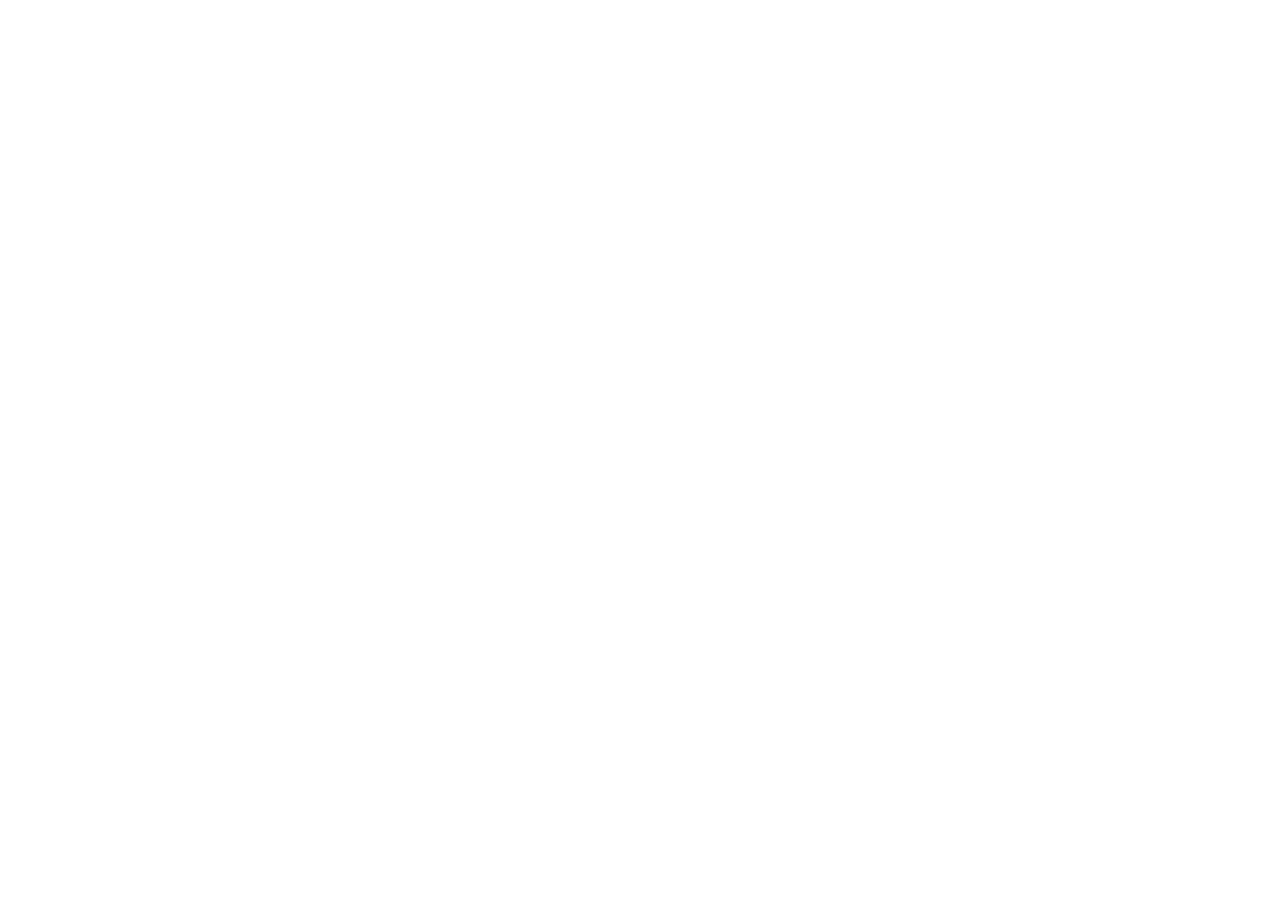
==== index.html @ 6279d350 "leaflet prototype" ====
<!DOCTYPE html>
<html>
<head>
  <title>AccountbilityHack2017</title>
</head>



<body>
  <div id="container"></div>

  <script src="https://code.highcharts.com/maps/highmaps.js"></script>
  <script src="https://code.highcharts.com/maps/modules/exporting.js"></script>
  <script src="https://code.highcharts.com/mapdata/countries/nl/nl-all.js"></script>
  
</body>
</html>
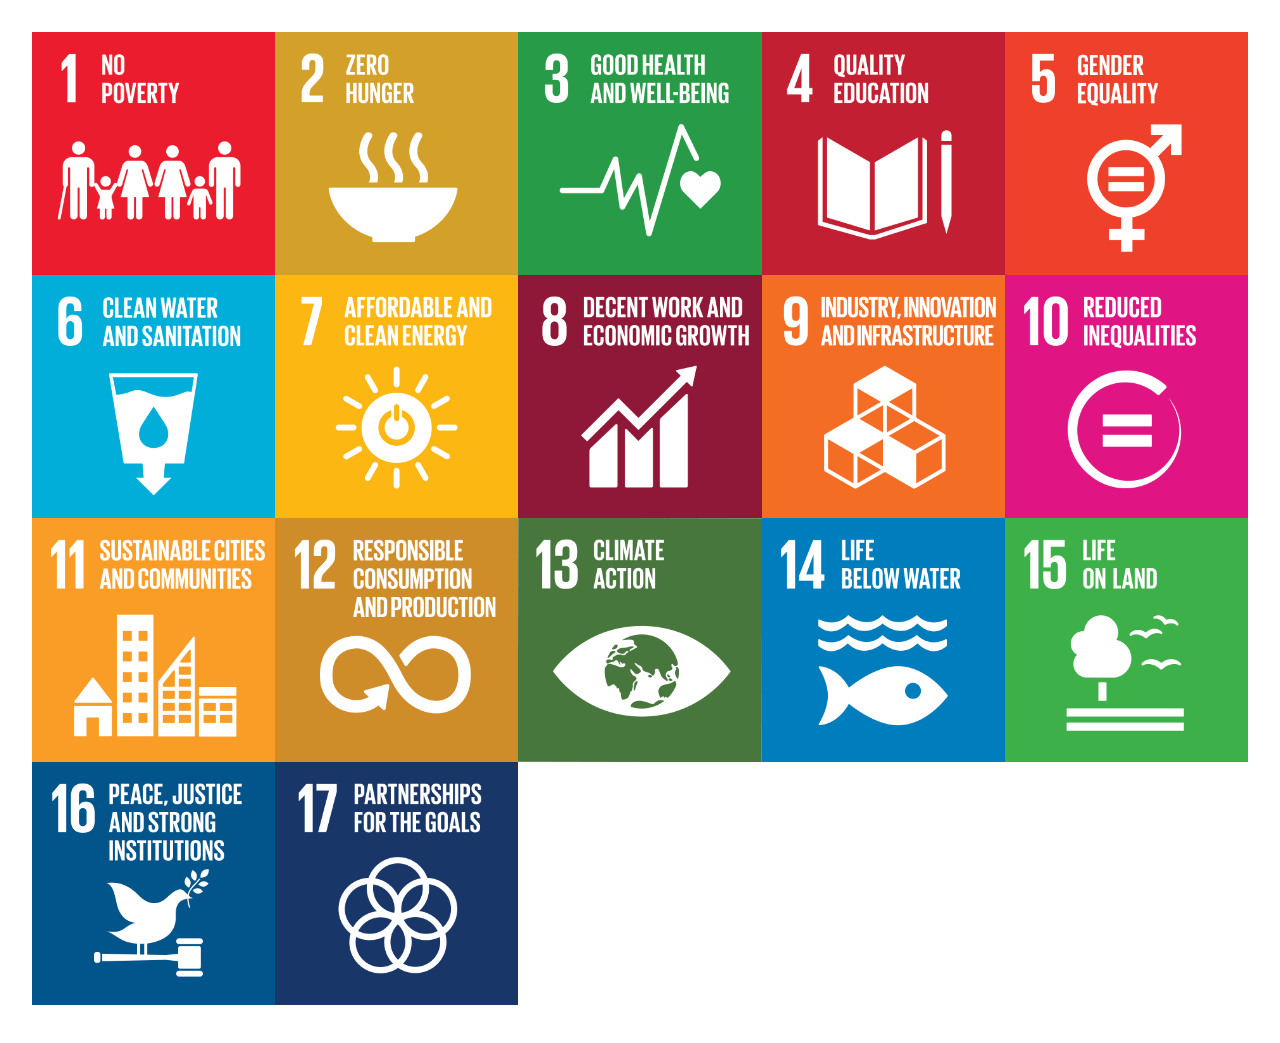
==== commit 7446a2c5: "dingen" ====
--- a/index.html
+++ b/index.html
@@ -2,16 +2,115 @@
 <html>
 <head>
   <title>AccountbilityHack2017</title>
+  <link rel="stylesheet" type="text/css" href="index.css">
+
+  <!-- Leaflet -->
+  <link rel="stylesheet" href="http://cdn.leafletjs.com/leaflet/v1.0.2/leaflet.css" />
+  <script src="http://cdn.leafletjs.com/leaflet/v1.0.2/leaflet.js"></script>
+
+  <!-- Mapbox GL -->
+  <link href="https://api.tiles.mapbox.com/mapbox-gl-js/v0.28.0/mapbox-gl.css" rel='stylesheet' />
+  <script src="https://api.tiles.mapbox.com/mapbox-gl-js/v0.28.0/mapbox-gl.js"></script>
+
 </head>
+<body>
+
+  <nav class="page">
+
+  
+    
+    <ul>
+      <li><a href="#energy">
+            <img src="img/E_SDG goals_icons-individual-rgb-01.png">
+          </a>
+      <li><a href="#energy">
+          <img src="img/E_SDG goals_icons-individual-rgb-02.png">
+        </a>
+      <li><a href="#energy">
+            <img src="img/E_SDG goals_icons-individual-rgb-03.png">
+          </a>
+      <li><a href="#energy">
+          <img src="img/E_SDG goals_icons-individual-rgb-04.png">
+        </a>
+      <li><a href="#energy">
+            <img src="img/E_SDG goals_icons-individual-rgb-05.png">
+          </a>
+      <li><a href="#energy">
+          <img src="img/E_SDG goals_icons-individual-rgb-06.png">
+        </a>
+      <li><a href="#energy">
+            <img src="img/E_SDG goals_icons-individual-rgb-07.png">
+          </a>
+      <li><a href="#energy">
+          <img src="img/E_SDG goals_icons-individual-rgb-08.png">
+        </a>
+      <li><a href="#energy">
+            <img src="img/E_SDG goals_icons-individual-rgb-09.png">
+          </a>
+      <li><a href="#energy">
+          <img src="img/E_SDG goals_icons-individual-rgb-10.png">
+        </a>
+      <li><a href="#energy">
+            <img src="img/E_SDG goals_icons-individual-rgb-11.png">
+          </a>
+      <li><a href="#energy">
+          <img src="img/E_SDG goals_icons-individual-rgb-12.png">
+        </a>
+      <li><a href="#energy">
+            <img src="img/E_SDG goals_icons-individual-rgb-13.png">
+          </a>
+      <li><a href="#energy">
+          <img src="img/E_SDG goals_icons-individual-rgb-14.png">
+        </a>
+      <li><a href="#energy">
+            <img src="img/E_SDG goals_icons-individual-rgb-15.png">
+          </a>
+      <li><a href="#energy">
+          <img src="img/E_SDG goals_icons-individual-rgb-16.png">
+        </a>
+      <li><a href="#energy">
+          <img src="img/E_SDG goals_icons-individual-rgb-17.png">
+        </a>  
+    </ul>
+
+  </nav>
+
+  <section id="energy">
+
+    <header class="page">
+      <a href="#menu">MENU</a>
+      <h1>Doel 7: Duurzame en Betaalbare Energie</h1>
+    </header>
+
+    <article class="page">
+
+    <img src="img/percentage.png">
+
+    <p>
+      In 2030 moet iedereen toegang hebben tot betaalbare, betrouwbare en duurzame energie. De duurzame ontwikkelingsdoelen stellen dat er een aanzienlijke toename in het gebruik van duurzame energie nodig is om Doel 7 te bereiken. Momenteel is 5,8% van het totale energiegebruik in Nederland van een duurzame bron. Hiermee staat Nederland op de 26e plaats in Europa.
+    </p>
+
+    <p>
+      Veel winst is te halen op lokaal niveau. Op de kaart is te zien hoe ver jouw regio is met het behalen van dit duurzame ontwikkelingsdoel. Door te klikken op jouw provincie kan je zien hoe jij in de buurt kan bijdragen aan het behalen van deze belangrijke doelen.
+    </p>
+
+    </article>
+
+    <figure>
+
+      <iframe src="https://plot.ly/~TDA/94.embed"></iframe>
 
 
+    </figure>
 
-<body>
-  <div id="container"></div>
+    <div id="map"></div>
 
-  <script src="https://code.highcharts.com/maps/highmaps.js"></script>
-  <script src="https://code.highcharts.com/maps/modules/exporting.js"></script>
-  <script src="https://code.highcharts.com/mapdata/countries/nl/nl-all.js"></script>
-  
+  </section>
+
+  <script src="leaflet.mapbox-gl.js"></script>
+  <script src="data.js"></script>
+  <script src="geojson.js"></script>
+  <script src="index.js"></script>
+
 </body>
 </html>--- a/index.css
+++ b/index.css
@@ -0,0 +1,115 @@
+* {
+  font-family: Avenir;
+  font-size: 100%;
+  font-style: normal;
+  font-weight: 400;
+  vertical-align: baseline;
+  padding: 0;
+  margin: 0;
+  box-sizing: content-box;
+  list-style: none;
+}
+
+li {
+  list-style: none;
+}
+
+nav.page {
+  overflow-y: hidden;
+}
+
+#energy {
+  background-color: white;
+  position: fixed;
+  top: 0;
+  left: 0;
+  bottom: 0;
+  right: 0;
+  overflow-y: scroll;
+  opacity: 0;
+  z-index: -10;
+}
+
+#energy:target {
+  opacity: 1;
+  z-index: 10;
+}
+
+nav.page li {
+  display: inline-block;
+  width: 20%;
+}
+
+nav.page li {
+  float: left;
+}
+
+nav.page img {
+  display: block;
+  width: 100%;
+}
+
+html, 
+body {
+  width: 100%;
+  height: 100%;
+}
+
+#map {
+  height: 720px;
+  max-height: 80vh;
+}
+
+header.page {
+  font-weight: 800;
+  color: white;
+  background-color: #FCC30B;
+}
+
+figure {
+  height: 500px;
+  /*background-image: url(tweedekamer-achtergrond.jpg);*/
+  background-size: cover;
+}
+
+article {
+  max-width: 64em;
+  overflow: hidden;
+  margin: 0 auto;
+}
+
+article img {
+  float: left;
+  max-width: 20em;
+  margin: 0 5em 0 0;
+}
+
+iframe {
+  width: 90%;
+  height: 500px;
+  outline: 0;
+  padding: 2.5%;
+  border: none;
+}
+
+header.page h1 {
+  font-size: calc(1em + 3vmin);
+}
+
+p {
+  margin: 1em 0;
+  padding: 0 2.5%;
+}
+
+header.page a {
+  float: right;
+  padding: 0.625em 1em 0.75em;
+  margin: 0.25em 0 0;
+  text-decoration: none;
+  border: 2px solid white;
+  color: white;
+}
+
+.page {
+  padding: 2.5% 2.5% 3%;
+}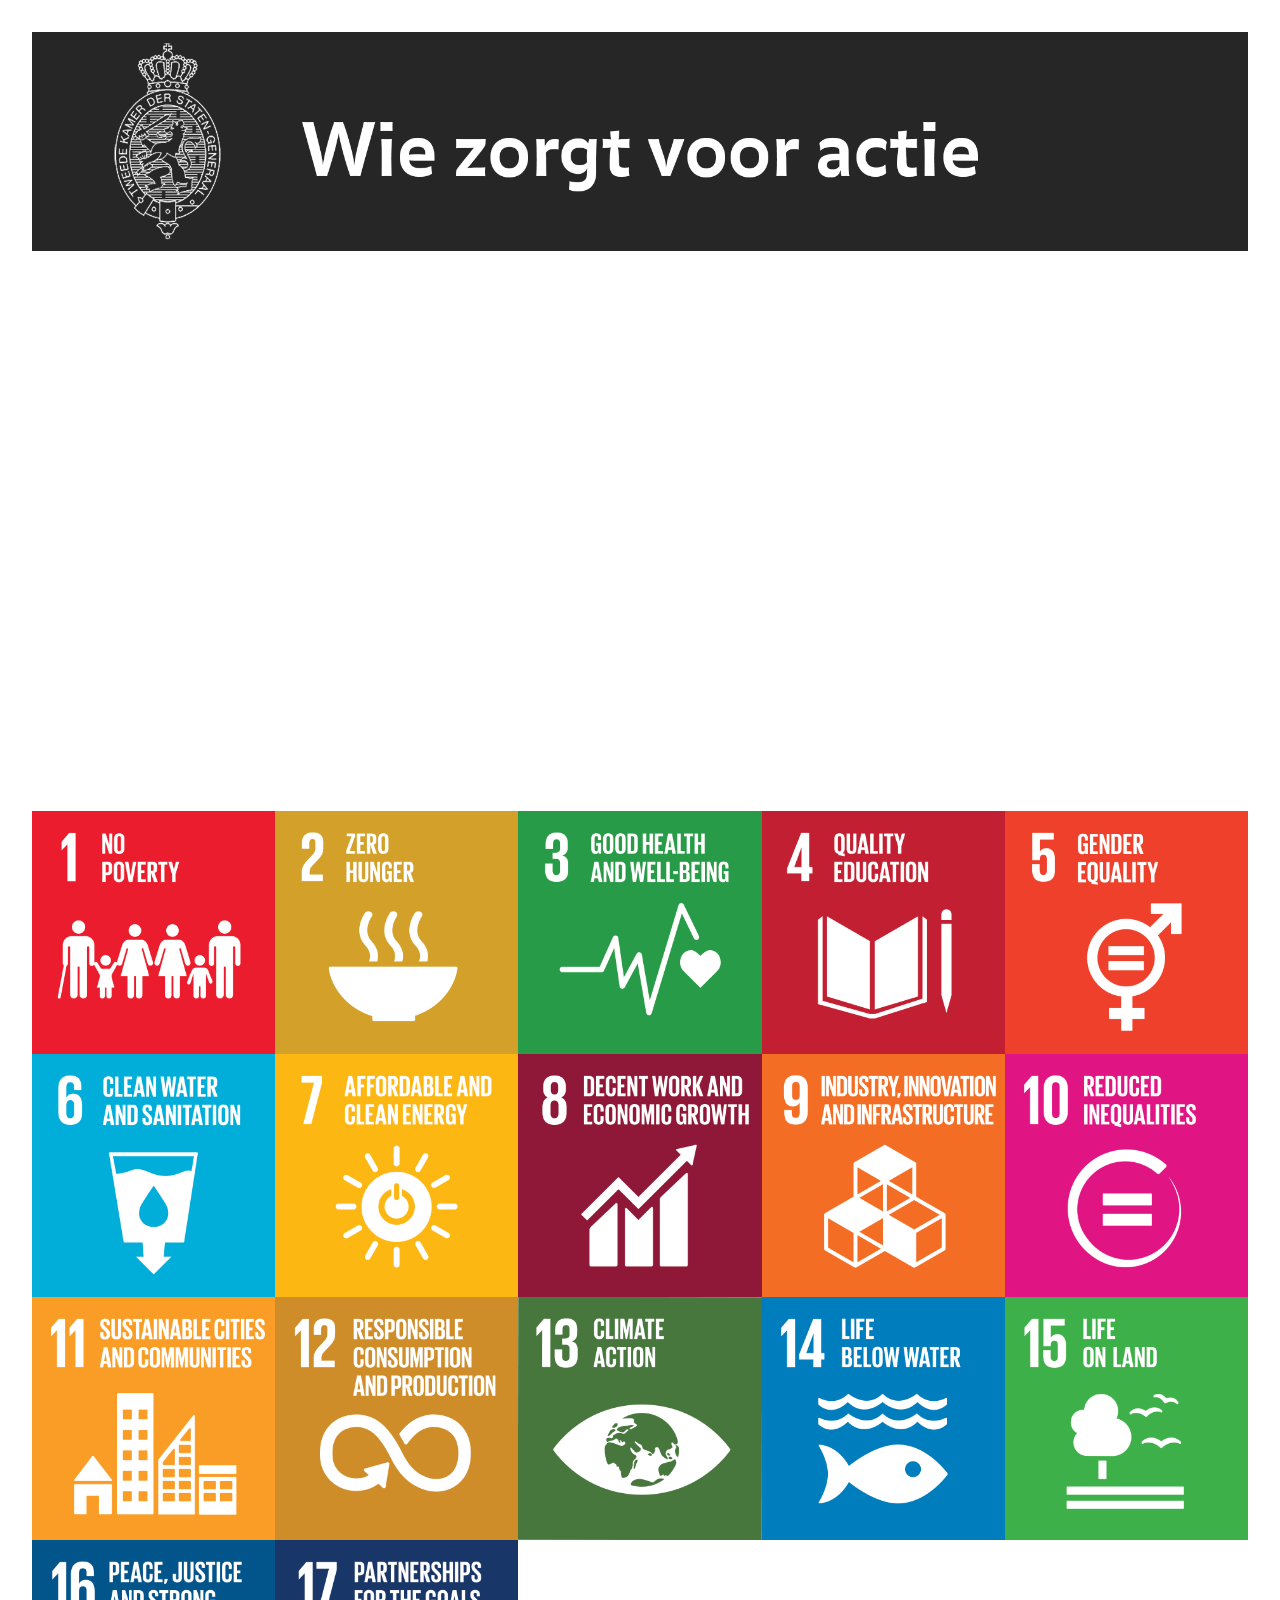
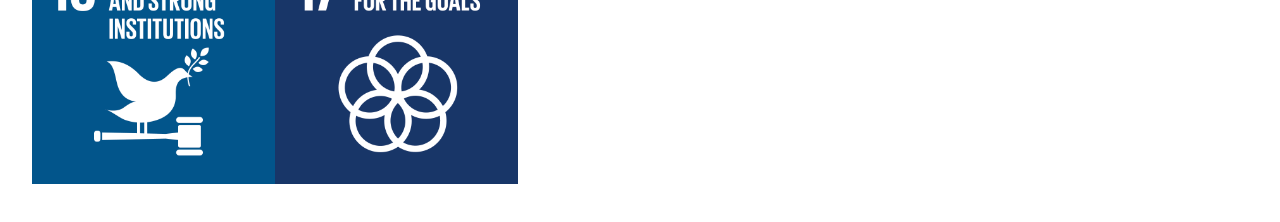
==== commit 4fc824e6: "dingen en dingen enzo" ====
--- a/index.html
+++ b/index.html
@@ -17,7 +17,10 @@
 
   <nav class="page">
 
-  
+    <img src="img/Tweedekamerheader.png">
+    <figure>
+      <iframe src="https://plot.ly/~TDA/96.embed"></iframe>
+    </figure>
     
     <ul>
       <li><a href="#energy">
@@ -75,7 +78,7 @@
 
   </nav>
 
-  <section id="energy">
+  <section class="container" id="energy">
 
     <header class="page">
       <a href="#menu">MENU</a>
@@ -97,13 +100,16 @@
     </article>
 
     <figure>
-
       <iframe src="https://plot.ly/~TDA/94.embed"></iframe>
-
-
     </figure>
 
     <div id="map"></div>
+
+  </section>
+
+  <section id="province" class="container">
+    
+    <h1>This is a Test</h1>
 
   </section>
 
--- a/index.css
+++ b/index.css
@@ -18,7 +18,7 @@
   overflow-y: hidden;
 }
 
-#energy {
+section.container {
   background-color: white;
   position: fixed;
   top: 0;
@@ -30,7 +30,7 @@
   z-index: -10;
 }
 
-#energy:target {
+section.container:target {
   opacity: 1;
   z-index: 10;
 }
@@ -67,7 +67,7 @@
 }
 
 figure {
-  height: 500px;
+  height: 560px;
   /*background-image: url(tweedekamer-achtergrond.jpg);*/
   background-size: cover;
 }
@@ -92,8 +92,18 @@
   border: none;
 }
 
+header.page {
+  padding: 0 2.5%;
+}
+
 header.page h1 {
+  background-repeat: no-repeat;
+  background-image: url(header.png);
+  background-size: contain;
   font-size: calc(1em + 3vmin);
+  color: transparent;
+  margin-right: 2.5em;
+  padding: 2.5% 0;
 }
 
 p {
@@ -104,7 +114,7 @@
 header.page a {
   float: right;
   padding: 0.625em 1em 0.75em;
-  margin: 0.25em 0 0;
+  margin: 2em 0 0;
   text-decoration: none;
   border: 2px solid white;
   color: white;
